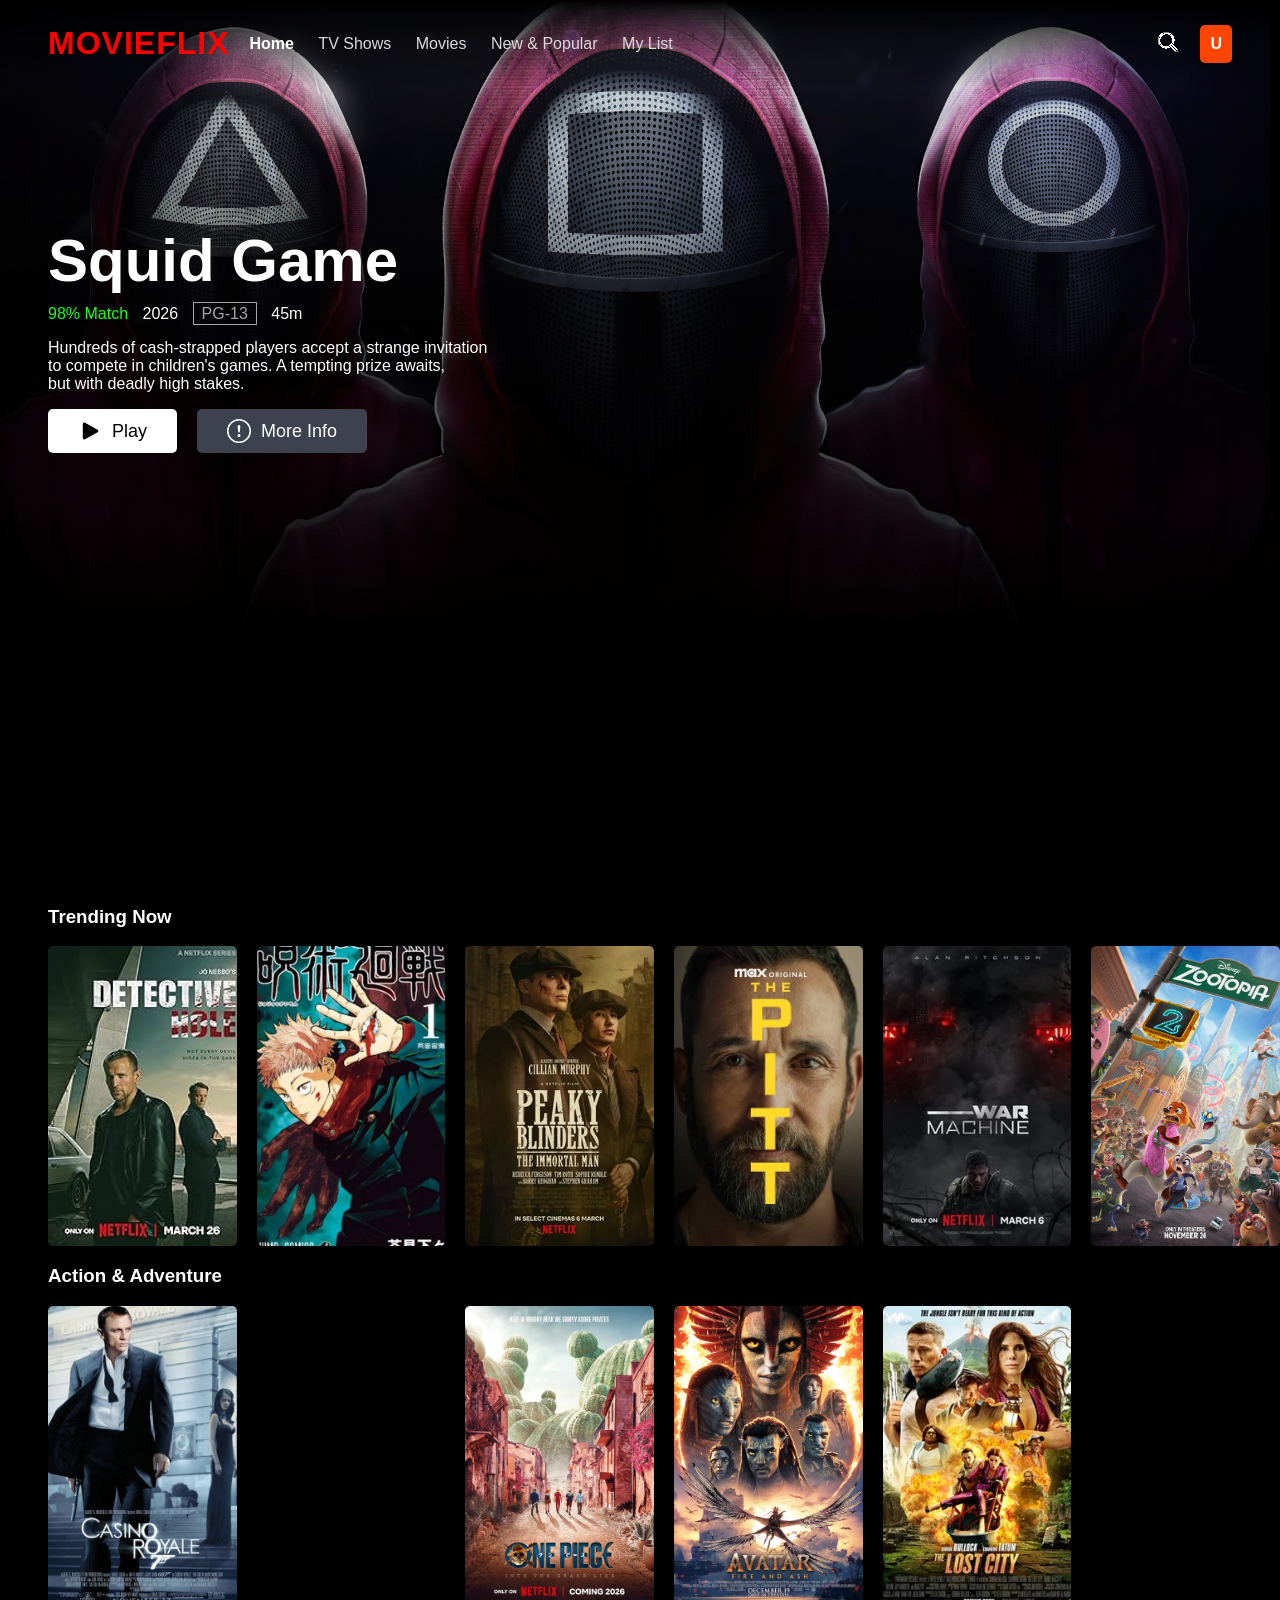
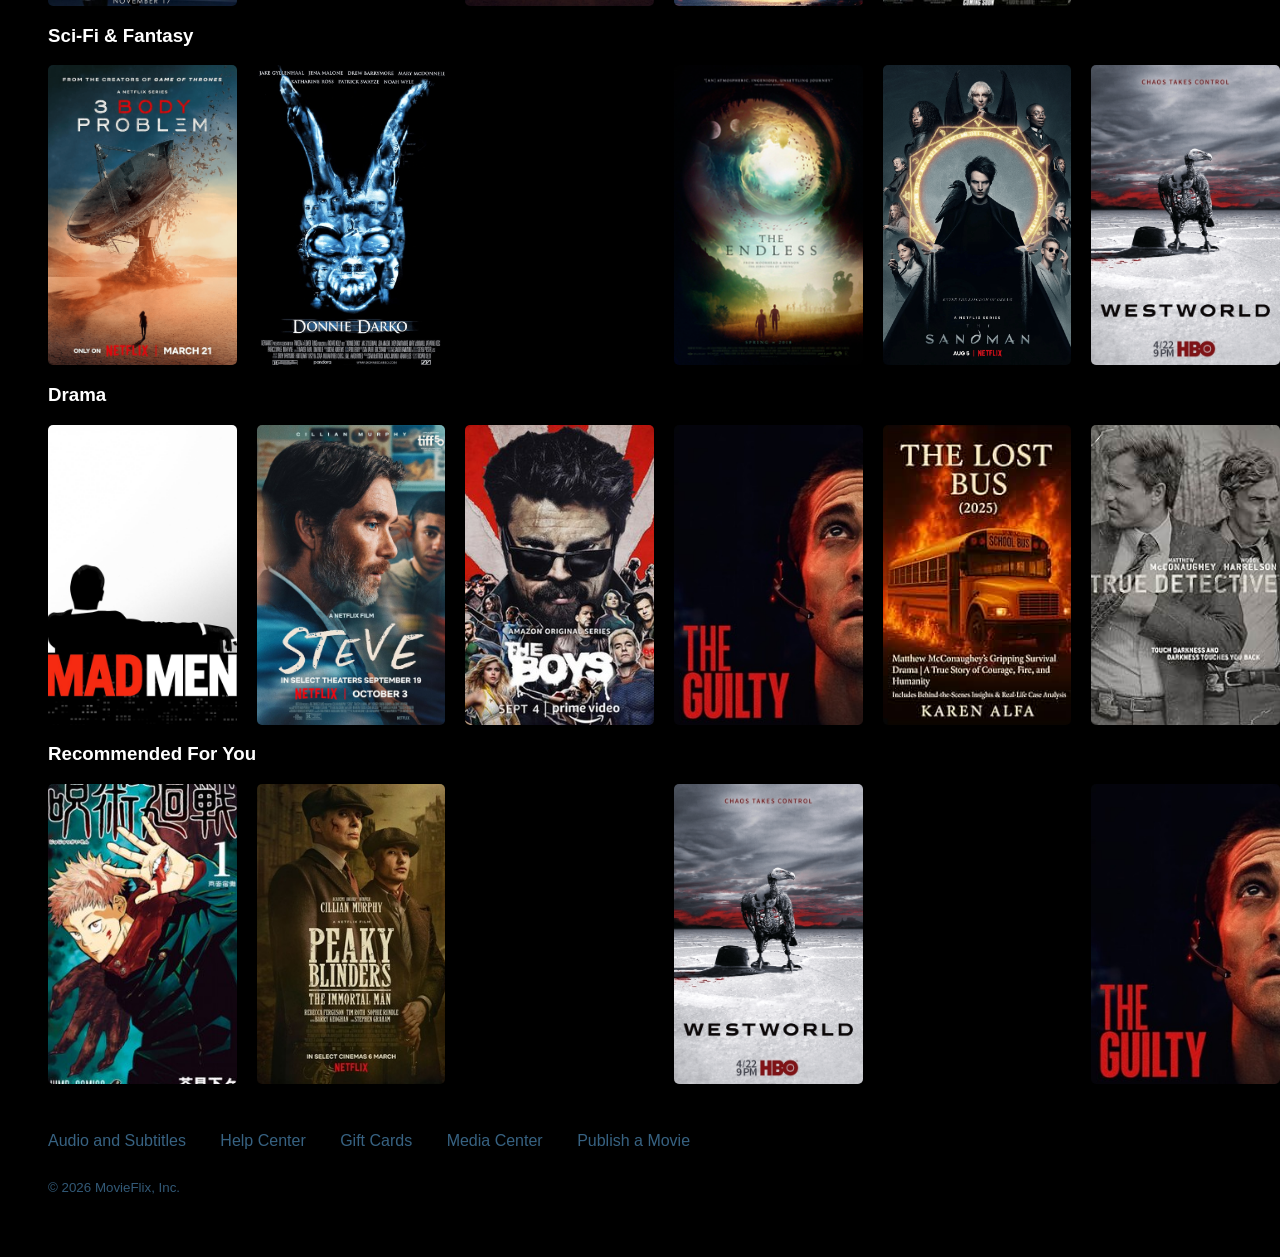
==== index.html @ 1712ac30 "Feat: Able to 'Publish' movie/series and gets saved in localstorage" ====
<!DOCTYPE html>
    <html lang="en">
    <head>
        <meta charset="UTF-8">
        <meta name="viewport" content="width=device-width, initial-scale=1.0">
        <link rel="stylesheet" href="./styles/main.css">
        <link rel="stylesheet" href="./styles/index.css">
        <script src="./js/render-movies.js" defer></script>
        <script src="./js/data/movies.js" defer></script>
        <script type="module" src="./js/search.js" defer></script>
        <title>MovieFlix</title>
    </head>

    <body>
        <div id="page">
            <!-- HEADER -->
            <header>
                <div>
                    <a class="logo" href="./index.html">MOVIEFLIX</a>
                    <nav>
                        <!-- Lägg active-nav class till era respektive html-->
                        <a href="./index.html" class="active-nav">Home</a>
                        <a href="./tvshows.html">TV Shows</a>
                        <a href="./movies.html">Movies</a>
                        <a href="./newreleases.html">New & Popular</a>
                        <a href="./profile.html">My List</a>
                    </nav>
                </div>

                <div>
                    <div id="search-container">
                        <button id="search-button" class="search-button">
                            <svg xmlns="http://www.w3.org/2000/svg" width="16" height="16" fill="currentColor" class="bi bi-search" viewBox="0 0 16 16">
                            <path d="M11.742 10.344a6.5 6.5 0 1 0-1.397 1.398h-.001q.044.06.098.115l3.85 3.85a1 1 0 0 0 1.415-1.414l-3.85-3.85a1 1 0 0 0-.115-.1zM12 6.5a5.5 5.5 0 1 1-11 0 5.5 5.5 0 0 1 11 0"/>
                            </svg>
                        </button>    
                    </div>    
                    <span class="profile">U</span>
                </div>
            </header>
            <div id="search-panel" class="search-panel">
                <div class="search-header">
                    <input type="text" id="search-field" placeholder="Search movies or tvshows...">
                    <button id="search-exit-button" class="search-exit-button">
                        <svg xmlns="http://www.w3.org/2000/svg" width="16" height="16" fill="currentColor" class="bi bi-search-exit" viewBox="0 0 16 16">
                        <path d="M4.646 4.646a.5.5 0 0 1 .708 0L8 7.293l2.646-2.647a.5.5 0 0 1 .708.708L8.707 8l2.647 2.646a.5.5 0 0 1-.708.708L8 8.707l-2.646 2.647a.5.5 0 0 1-.708-.708L7.293 8 4.646 5.354a.5.5 0 0 1 0-.708"/>
                        </svg>
                    </button>
                </div>
                <div id="search-results" class="search-results">
                    <h4>Result for: 
                        <span id=search-text></span>
                    </h4>
                    <div id="result-list" class="result-list">
                    
                    </div>
                </div>
            </div>    

            <!-- HERO SECTIOn -->
            <section class="hero">
                <div class="hero-meta">
                    <h1 class="movie-title">Squid Game</h1>
                    <span class="movie-match">98% Match</span>
                    <span class="movie-released-year">2026</span>
                    <span class="movie-age-rating">PG-13</span>
                    <span class="length">45m</span>
                    <p class="movie-description">Hundreds of cash-strapped players accept a strange invitation <br> to compete in children's games. A tempting prize awaits, <br> but with deadly high stakes.</p>
                </div>

                <div class="hero-btns">
                    <button>
                        <svg xmlns="http://www.w3.org/2000/svg" viewBox="0 0 640 640"><!--!Font Awesome Free v7.2.0 by @fontawesome - https://fontawesome.com License - https://fontawesome.com/license/free Copyright 2026 Fonticons, Inc.-->
                            <path d="M187.2 100.9C174.8 94.1 159.8 94.4 147.6 101.6C135.4 108.8 128 121.9 128 136L128 504C128 518.1 135.5 531.2 147.6 538.4C159.7 545.6 174.8 545.9 187.2 539.1L523.2 355.1C536 348.1 544 334.6 544 320C544 305.4 536 291.9 523.2 284.9L187.2 100.9z"/>
                        </svg>
                        Play
                    </button>
                    <button>
                        <svg xmlns="http://www.w3.org/2000/svg" width="16" height="16" fill="currentColor" class="bi bi-exclamation-circle" viewBox="0 0 16 16">
                            <path d="M8 15A7 7 0 1 1 8 1a7 7 0 0 1 0 14m0 1A8 8 0 1 0 8 0a8 8 0 0 0 0 16"/>
                            <path d="M7.002 11a1 1 0 1 1 2 0 1 1 0 0 1-2 0M7.1 4.995a.905.905 0 1 1 1.8 0l-.35 3.507a.552.552 0 0 1-1.1 0z"/>
                        </svg>
                        More Info
                    </button>
                </div>
            </section>

            <!-- MAIN AND LOTS OF CARDS -->
            <main>
                <h3>Trending Now</h3>
                <section class="trending-now">
                    <div class="card" style="background-image: url('./assets/trending-images/Detective\ Hole.png');">
                        <p class="movie-title">Detective Hole</p>
                        <p class="movie-info">2024 • PG-16</p>
                    </div>

                    <div class="card" style="background-image: url('./assets/trending-images/Jujutsu_kaisen.png');">
                        <p class="movie-title">Jujutsu Kaisen</p>
                        <p class="movie-info">2020 • PG-13</p>
                    </div>

                    <div class="card" style="background-image: url('./assets/trending-images/Peaky_Blinders_-_The_Immortal_Man_poster.png');">
                        <p class="movie-title">Peaky Blinders: The Immortal Man</p>
                        <p class="movie-info">2024 • R</p>
                    </div>

                    <div class="card" style="background-image: url('./assets/trending-images/The\ Pitt.png');">
                        <p class="movie-title">The Pitt</p>
                        <p class="movie-info">2024 • PG-156</p>
                    </div>

                    <div class="card" style="background-image: url('./assets/trending-images/War_Machine.jpeg.png');">
                        <p class="movie-title">War Machinee</p>
                        <p class="movie-info">2024 • R</p>
                    </div>

                    <div class="card" style="background-image: url('./assets/trending-images/Zootopia.png');">
                        <p class="movie-title">Detective Hole</p>
                        <p class="movie-info">2024 • PG-8</p>
                    </div>
                </section>

                <h3>Action & Adventure</h3>
                <section class="action-and-anventure">
                    <div class="card" style="background-image: url('./assets/action-and-adventure-images/Casino\ Royale.png');">
                        <p class="movie-title">Casino Royale</p>
                        <p class="movie-info">2006 • PG-14</p>
                    </div>

                    <div class="card" style="background-image: url('./assets/action-and-adventure-images/Legacy_of_Monsters_Poster.png');">
                        <p class="movie-title">Monarch: Legacy of Monsters</p>
                        <p class="movie-info">2023 • PG-13</p>
                    </div>

                    <div class="card" style="background-image: url('./assets/action-and-adventure-images/One\ Piece.png');">
                        <p class="movie-title">One Piece</p>
                        <p class="movie-info">2023 • PG-11</p>
                    </div>

                    <div class="card" style="background-image: url('./assets/action-and-adventure-images/The\ Avatar.png');">
                        <p class="movie-title">Avatar</p>
                        <p class="movie-info">2009 • PG-13</p>
                    </div>

                    <div class="card" style="background-image: url('./assets/action-and-adventure-images/The\ Lost\ City\ Poster.png');">
                        <p class="movie-title">The Lost City</p>
                        <p class="movie-info">2022 • PG-13</p>
                    </div>

                    <div class="card" style="background-image: url('./assets/action-and-adventure-images/Vikings\ Valhalla_.png');">
                        <p class="movie-title">Vikings: Valhalla</p>
                        <p class="movie-info">2022 • PG-16</p>
                    </div>
                </section>

                <h3>Sci-Fi & Fantasy</h3>
                <section class="scifi-and-fantasy">
                    <div class="card" style="background-image: url('./assets/scifi-and-fantasy/3\ Body\ Problem.png');">
                        <p class="movie-title">3 Body Problem</p>
                        <p class="movie-info">2024 • PG-15</p>
                    </div>

                    <div class="card" style="background-image: url('./assets/scifi-and-fantasy/Donnie\ Darko.png');">
                        <p class="movie-title">Donnie Darko</p>
                        <p class="movie-info">2001 • PG-17</p>
                    </div>

                    <div class="card" style="background-image: url('./assets/scifi-and-fantasy/Inception.png');">
                        <p class="movie-title">Inception</p>
                        <p class="movie-info">2010 • PG-14</p>
                    </div>

                    <div class="card" style="background-image: url('./assets/scifi-and-fantasy/The_Endless.png');">
                        <p class="movie-title">The Endless</p>
                        <p class="movie-info">2018 • PG-16</p>
                    </div>

                    <div class="card" style="background-image: url('./assets/scifi-and-fantasy/The_Sandman.png');">
                        <p class="movie-title">The Sandman</p>
                        <p class="movie-info">2022 • PG-15</p>
                    </div>

                    <div class="card" style="background-image: url('./assets/scifi-and-fantasy/Westworld.png');">
                        <p class="movie-title">Westworld</p>
                        <p class="movie-info">2016 • PG-17</p>
                    </div>
                </section>

                <h3>Drama</h3>
                <section class="drama">
                    <div class="card" style="background-image: url('./assets/drama-images/Mad\ men.jpg');">
                        <p class="movie-title">Mad Men</p>
                        <p class="movie-info">2007 • PG-15</p>
                    </div>

                    <div class="card" style="background-image: url('./assets/drama-images/Steve.jpg');">
                        <p class="movie-title">Steve</p>
                        <p class="movie-info">2025 • PG-15</p>
                    </div>

                    <div class="card" style="background-image: url('./assets/drama-images/The\ boys.jpg');">
                        <p class="movie-title">The Boys</p>
                        <p class="movie-info">2016 • R18</p>
                    </div>

                    <div class="card" style="background-image: url('./assets/drama-images/The\ guilty.jpg');">
                        <p class="movie-title">The Guilty</p>
                        <p class="movie-info">2021 • PG-16</p>
                    </div>

                    <div class="card" style="background-image: url('./assets/drama-images/The\ last\ bus.jpg');">
                        <p class="movie-title">The Lost Bus</p>
                        <p class="movie-info">2016 • PG-14</p>
                    </div>

                    <div class="card" style="background-image: url('./assets/drama-images/True\ detective.jpg');">
                        <p class="movie-title">True Detective</p>
                        <p class="movie-info">2014 • PG-16</p>
                    </div>
                </section>

                <h3>Recommended For You</h3>
                <section class="recommended">
                    <div class="card" style="background-image: url('./assets/trending-images/Jujutsu_kaisen.png');">
                        <p class="movie-title">Jujutsu Kaisen</p>
                        <p class="movie-info">2020 • PG-13</p>
                    </div>

                    <div class="card" style="background-image: url('./assets/trending-images/Peaky_Blinders_-_The_Immortal_Man_poster.png');">
                        <p class="movie-title">Peaky Blinders: The Immortal Man</p>
                        <p class="movie-info">2024 • R</p>
                    </div>

                    <div class="card" style="background-image: url('./assets/action-and-adventure-images/Vikings\ Valhalla_.png');">
                        <p class="movie-title">Vikings: Valhalla</p>
                        <p class="movie-info">2022 • PG-16</p>
                    </div>

                    <div class="card" style="background-image: url('./assets/scifi-and-fantasy/Westworld.png');">
                        <p class="movie-title">Westworld</p>
                        <p class="movie-info">2016 • PG-17</p>
                    </div>

                    <div class="card" style="background-image: url('./assets/action-and-adventure-images/Legacy_of_Monsters_Poster.png');">
                        <p class="movie-title">Monarch: Legacy of Monsters</p>
                        <p class="movie-info">2023 • PG-13</p>
                    </div>

                    <div class="card" style="background-image: url('./assets/drama-images/The\ guilty.jpg');">
                        <p class="movie-title">The Guilty</p>
                        <p class="movie-info">2021 • PG-16</p>
                    </div>
                </section>

                <div id="community-section">
                    
                </div>
            </main>

            <footer>
                <nav>
                    <a href="#">Audio and Subtitles</a>
                    <a href="#">Help Center</a>
                    <a href="#">Gift Cards</a>
                    <a href="#">Media Center</a>
                    <a href="./form.html">Publish a Movie</a>
                </nav>

                <p class="copyright">© 2026 MovieFlix, Inc.</p>
            </footer>
        </div>
    </body>
</html>
---- styles/main.css ----
@import url(typography.css);
@import url(card.css);
@import url(header.css);
@import url(footer.css);

body {
    background-color: black;
}
---- styles/index.css ----
@import url(hero.css);
@import url(layout-index.css);

main {
    margin-top: 800px;
    margin-left: 3em;
}

main > section {
    display: flex;
    gap: 20px;
}

.community {
    display: flex;
    gap: 20px;
    flex-wrap: wrap;
}
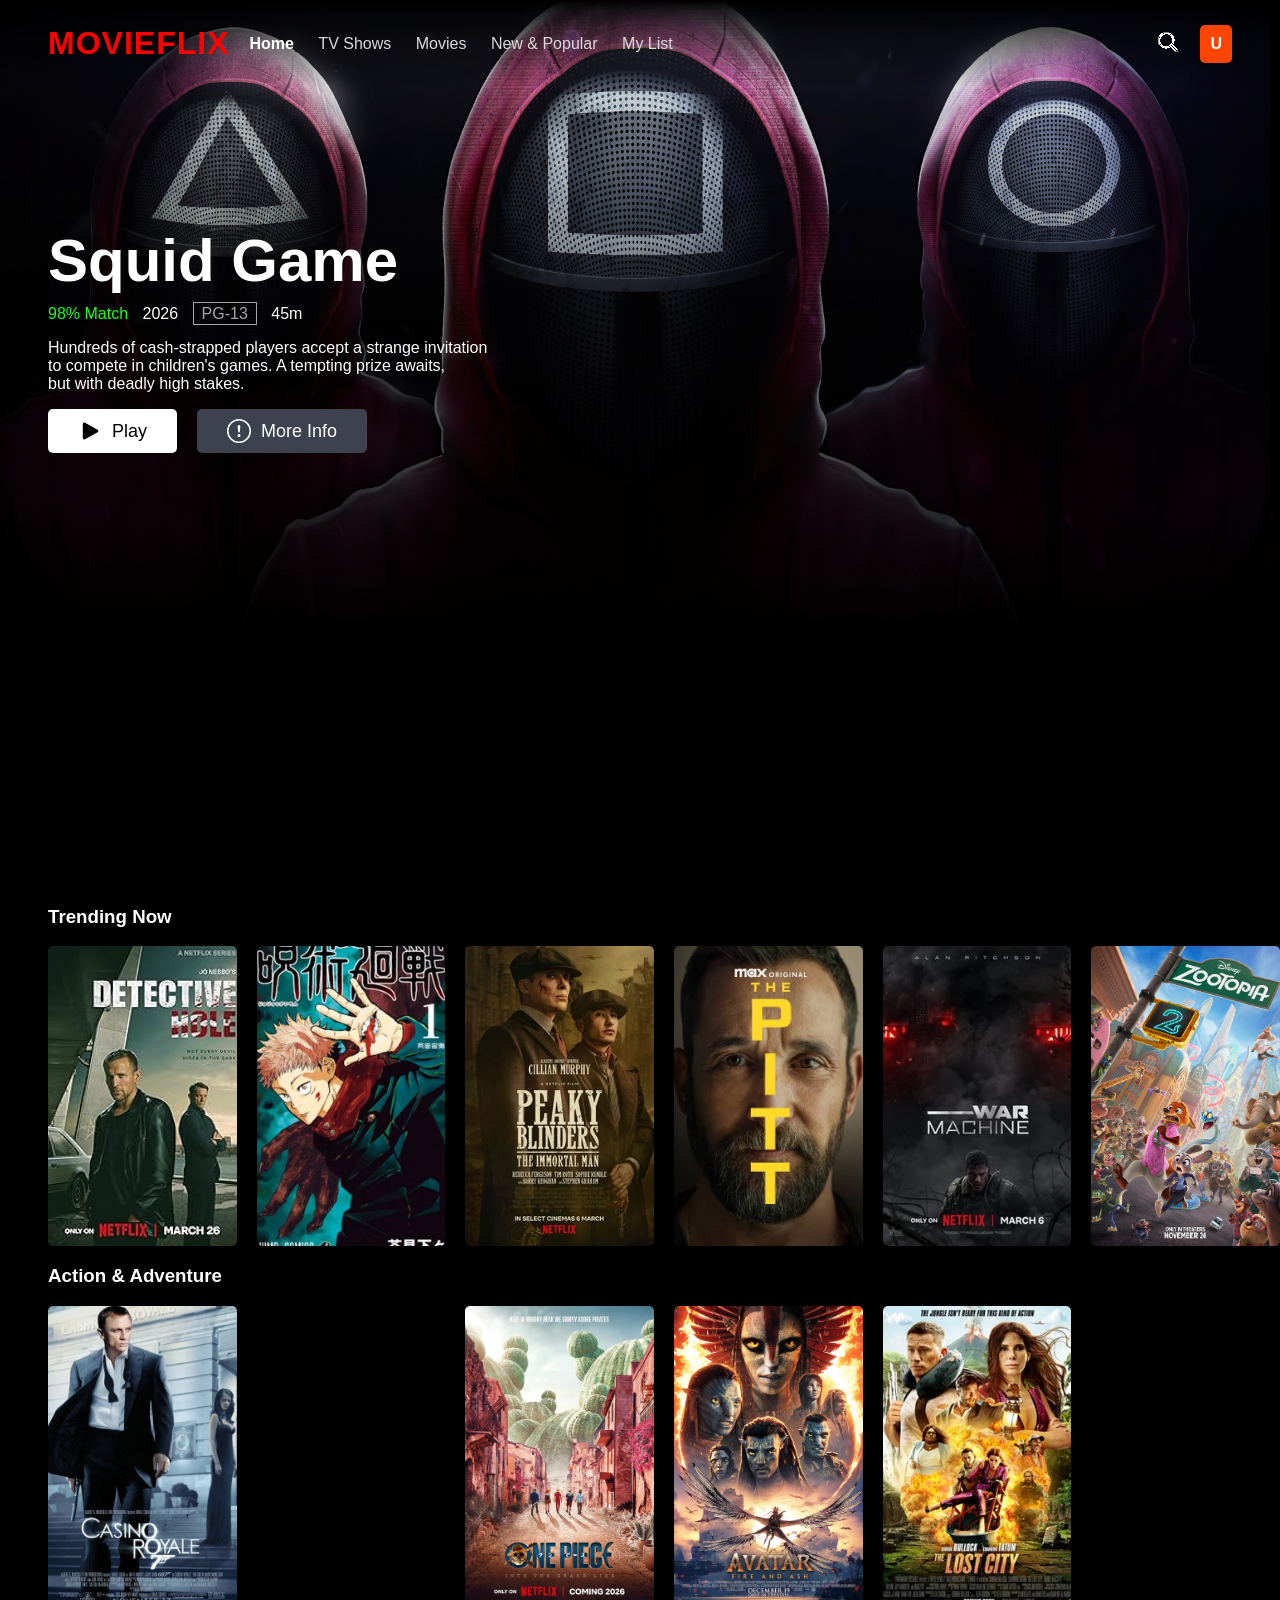
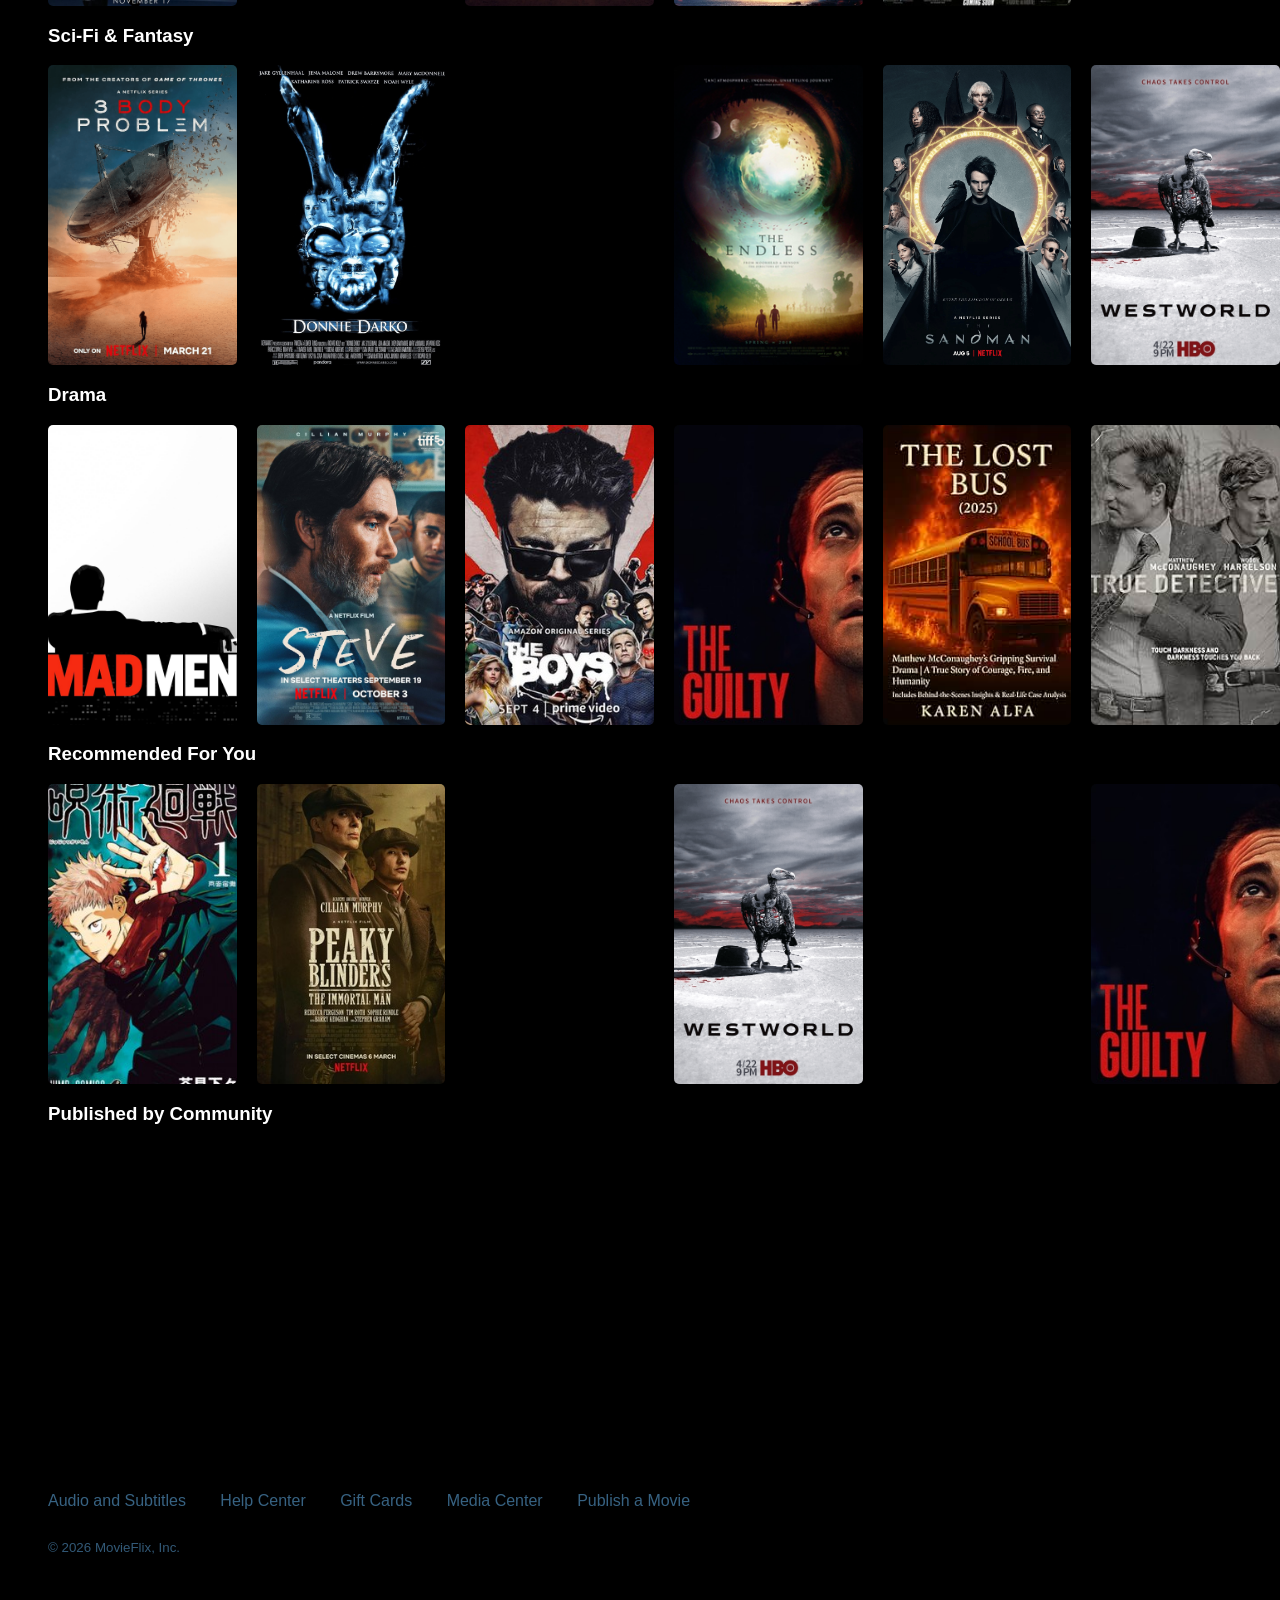
==== commit 7215488e: "Various fixes - fetches and renders community movies from movies array after loading local storage c" ====
--- a/index.html
+++ b/index.html
@@ -1,273 +1,290 @@
 <!DOCTYPE html>
-    <html lang="en">
-    <head>
-        <meta charset="UTF-8">
-        <meta name="viewport" content="width=device-width, initial-scale=1.0">
-        <link rel="stylesheet" href="./styles/main.css">
-        <link rel="stylesheet" href="./styles/index.css">
-        <script src="./js/render-movies.js" defer></script>
-        <script src="./js/data/movies.js" defer></script>
-        <script type="module" src="./js/search.js" defer></script>
-        <title>MovieFlix</title>
-    </head>
-
-    <body>
-        <div id="page">
-            <!-- HEADER -->
-            <header>
-                <div>
-                    <a class="logo" href="./index.html">MOVIEFLIX</a>
-                    <nav>
-                        <!-- Lägg active-nav class till era respektive html-->
-                        <a href="./index.html" class="active-nav">Home</a>
-                        <a href="./tvshows.html">TV Shows</a>
-                        <a href="./movies.html">Movies</a>
-                        <a href="./newreleases.html">New & Popular</a>
-                        <a href="./profile.html">My List</a>
-                    </nav>
-                </div>
-
-                <div>
-                    <div id="search-container">
-                        <button id="search-button" class="search-button">
-                            <svg xmlns="http://www.w3.org/2000/svg" width="16" height="16" fill="currentColor" class="bi bi-search" viewBox="0 0 16 16">
-                            <path d="M11.742 10.344a6.5 6.5 0 1 0-1.397 1.398h-.001q.044.06.098.115l3.85 3.85a1 1 0 0 0 1.415-1.414l-3.85-3.85a1 1 0 0 0-.115-.1zM12 6.5a5.5 5.5 0 1 1-11 0 5.5 5.5 0 0 1 11 0"/>
-                            </svg>
-                        </button>    
-                    </div>    
-                    <span class="profile">U</span>
-                </div>
-            </header>
-            <div id="search-panel" class="search-panel">
-                <div class="search-header">
-                    <input type="text" id="search-field" placeholder="Search movies or tvshows...">
-                    <button id="search-exit-button" class="search-exit-button">
-                        <svg xmlns="http://www.w3.org/2000/svg" width="16" height="16" fill="currentColor" class="bi bi-search-exit" viewBox="0 0 16 16">
-                        <path d="M4.646 4.646a.5.5 0 0 1 .708 0L8 7.293l2.646-2.647a.5.5 0 0 1 .708.708L8.707 8l2.647 2.646a.5.5 0 0 1-.708.708L8 8.707l-2.646 2.647a.5.5 0 0 1-.708-.708L7.293 8 4.646 5.354a.5.5 0 0 1 0-.708"/>
+<html lang="en">
+
+<head>
+    <meta charset="UTF-8">
+    <meta name="viewport" content="width=device-width, initial-scale=1.0">
+    <link rel="stylesheet" href="./styles/main.css">
+    <link rel="stylesheet" href="./styles/index.css">
+    <script type="module" src="./js/pages/index.js" defer></script>
+    <script type="module" src="./js/search.js" defer></script>
+    <title>MovieFlix</title>
+</head>
+
+<body>
+    <div id="page">
+        <!-- HEADER -->
+        <header>
+            <div>
+                <a class="logo" href="./index.html">MOVIEFLIX</a>
+                <nav>
+                    <!-- Lägg active-nav class till era respektive html-->
+                    <a href="./index.html" class="active-nav">Home</a>
+                    <a href="./tvshows.html">TV Shows</a>
+                    <a href="./movies.html">Movies</a>
+                    <a href="./newreleases.html">New & Popular</a>
+                    <a href="./profile.html">My List</a>
+                </nav>
+            </div>
+
+            <div>
+                <div id="search-container">
+                    <button id="search-button" class="search-button">
+                        <svg xmlns="http://www.w3.org/2000/svg" width="16" height="16" fill="currentColor"
+                            class="bi bi-search" viewBox="0 0 16 16">
+                            <path
+                                d="M11.742 10.344a6.5 6.5 0 1 0-1.397 1.398h-.001q.044.06.098.115l3.85 3.85a1 1 0 0 0 1.415-1.414l-3.85-3.85a1 1 0 0 0-.115-.1zM12 6.5a5.5 5.5 0 1 1-11 0 5.5 5.5 0 0 1 11 0" />
                         </svg>
                     </button>
                 </div>
-                <div id="search-results" class="search-results">
-                    <h4>Result for: 
-                        <span id=search-text></span>
-                    </h4>
-                    <div id="result-list" class="result-list">
-                    
-                    </div>
-                </div>
-            </div>    
-
-            <!-- HERO SECTIOn -->
-            <section class="hero">
-                <div class="hero-meta">
-                    <h1 class="movie-title">Squid Game</h1>
-                    <span class="movie-match">98% Match</span>
-                    <span class="movie-released-year">2026</span>
-                    <span class="movie-age-rating">PG-13</span>
-                    <span class="length">45m</span>
-                    <p class="movie-description">Hundreds of cash-strapped players accept a strange invitation <br> to compete in children's games. A tempting prize awaits, <br> but with deadly high stakes.</p>
-                </div>
-
-                <div class="hero-btns">
-                    <button>
-                        <svg xmlns="http://www.w3.org/2000/svg" viewBox="0 0 640 640"><!--!Font Awesome Free v7.2.0 by @fontawesome - https://fontawesome.com License - https://fontawesome.com/license/free Copyright 2026 Fonticons, Inc.-->
-                            <path d="M187.2 100.9C174.8 94.1 159.8 94.4 147.6 101.6C135.4 108.8 128 121.9 128 136L128 504C128 518.1 135.5 531.2 147.6 538.4C159.7 545.6 174.8 545.9 187.2 539.1L523.2 355.1C536 348.1 544 334.6 544 320C544 305.4 536 291.9 523.2 284.9L187.2 100.9z"/>
-                        </svg>
-                        Play
-                    </button>
-                    <button>
-                        <svg xmlns="http://www.w3.org/2000/svg" width="16" height="16" fill="currentColor" class="bi bi-exclamation-circle" viewBox="0 0 16 16">
-                            <path d="M8 15A7 7 0 1 1 8 1a7 7 0 0 1 0 14m0 1A8 8 0 1 0 8 0a8 8 0 0 0 0 16"/>
-                            <path d="M7.002 11a1 1 0 1 1 2 0 1 1 0 0 1-2 0M7.1 4.995a.905.905 0 1 1 1.8 0l-.35 3.507a.552.552 0 0 1-1.1 0z"/>
-                        </svg>
-                        More Info
-                    </button>
-                </div>
-            </section>
-
-            <!-- MAIN AND LOTS OF CARDS -->
-            <main>
-                <h3>Trending Now</h3>
-                <section class="trending-now">
-                    <div class="card" style="background-image: url('./assets/trending-images/Detective\ Hole.png');">
-                        <p class="movie-title">Detective Hole</p>
-                        <p class="movie-info">2024 • PG-16</p>
-                    </div>
-
-                    <div class="card" style="background-image: url('./assets/trending-images/Jujutsu_kaisen.png');">
-                        <p class="movie-title">Jujutsu Kaisen</p>
-                        <p class="movie-info">2020 • PG-13</p>
-                    </div>
-
-                    <div class="card" style="background-image: url('./assets/trending-images/Peaky_Blinders_-_The_Immortal_Man_poster.png');">
-                        <p class="movie-title">Peaky Blinders: The Immortal Man</p>
-                        <p class="movie-info">2024 • R</p>
-                    </div>
-
-                    <div class="card" style="background-image: url('./assets/trending-images/The\ Pitt.png');">
-                        <p class="movie-title">The Pitt</p>
-                        <p class="movie-info">2024 • PG-156</p>
-                    </div>
-
-                    <div class="card" style="background-image: url('./assets/trending-images/War_Machine.jpeg.png');">
-                        <p class="movie-title">War Machinee</p>
-                        <p class="movie-info">2024 • R</p>
-                    </div>
-
-                    <div class="card" style="background-image: url('./assets/trending-images/Zootopia.png');">
-                        <p class="movie-title">Detective Hole</p>
-                        <p class="movie-info">2024 • PG-8</p>
-                    </div>
-                </section>
-
-                <h3>Action & Adventure</h3>
-                <section class="action-and-anventure">
-                    <div class="card" style="background-image: url('./assets/action-and-adventure-images/Casino\ Royale.png');">
-                        <p class="movie-title">Casino Royale</p>
-                        <p class="movie-info">2006 • PG-14</p>
-                    </div>
-
-                    <div class="card" style="background-image: url('./assets/action-and-adventure-images/Legacy_of_Monsters_Poster.png');">
-                        <p class="movie-title">Monarch: Legacy of Monsters</p>
-                        <p class="movie-info">2023 • PG-13</p>
-                    </div>
-
-                    <div class="card" style="background-image: url('./assets/action-and-adventure-images/One\ Piece.png');">
-                        <p class="movie-title">One Piece</p>
-                        <p class="movie-info">2023 • PG-11</p>
-                    </div>
-
-                    <div class="card" style="background-image: url('./assets/action-and-adventure-images/The\ Avatar.png');">
-                        <p class="movie-title">Avatar</p>
-                        <p class="movie-info">2009 • PG-13</p>
-                    </div>
-
-                    <div class="card" style="background-image: url('./assets/action-and-adventure-images/The\ Lost\ City\ Poster.png');">
-                        <p class="movie-title">The Lost City</p>
-                        <p class="movie-info">2022 • PG-13</p>
-                    </div>
-
-                    <div class="card" style="background-image: url('./assets/action-and-adventure-images/Vikings\ Valhalla_.png');">
-                        <p class="movie-title">Vikings: Valhalla</p>
-                        <p class="movie-info">2022 • PG-16</p>
-                    </div>
-                </section>
-
-                <h3>Sci-Fi & Fantasy</h3>
-                <section class="scifi-and-fantasy">
-                    <div class="card" style="background-image: url('./assets/scifi-and-fantasy/3\ Body\ Problem.png');">
-                        <p class="movie-title">3 Body Problem</p>
-                        <p class="movie-info">2024 • PG-15</p>
-                    </div>
-
-                    <div class="card" style="background-image: url('./assets/scifi-and-fantasy/Donnie\ Darko.png');">
-                        <p class="movie-title">Donnie Darko</p>
-                        <p class="movie-info">2001 • PG-17</p>
-                    </div>
-
-                    <div class="card" style="background-image: url('./assets/scifi-and-fantasy/Inception.png');">
-                        <p class="movie-title">Inception</p>
-                        <p class="movie-info">2010 • PG-14</p>
-                    </div>
-
-                    <div class="card" style="background-image: url('./assets/scifi-and-fantasy/The_Endless.png');">
-                        <p class="movie-title">The Endless</p>
-                        <p class="movie-info">2018 • PG-16</p>
-                    </div>
-
-                    <div class="card" style="background-image: url('./assets/scifi-and-fantasy/The_Sandman.png');">
-                        <p class="movie-title">The Sandman</p>
-                        <p class="movie-info">2022 • PG-15</p>
-                    </div>
-
-                    <div class="card" style="background-image: url('./assets/scifi-and-fantasy/Westworld.png');">
-                        <p class="movie-title">Westworld</p>
-                        <p class="movie-info">2016 • PG-17</p>
-                    </div>
-                </section>
-
-                <h3>Drama</h3>
-                <section class="drama">
-                    <div class="card" style="background-image: url('./assets/drama-images/Mad\ men.jpg');">
-                        <p class="movie-title">Mad Men</p>
-                        <p class="movie-info">2007 • PG-15</p>
-                    </div>
-
-                    <div class="card" style="background-image: url('./assets/drama-images/Steve.jpg');">
-                        <p class="movie-title">Steve</p>
-                        <p class="movie-info">2025 • PG-15</p>
-                    </div>
-
-                    <div class="card" style="background-image: url('./assets/drama-images/The\ boys.jpg');">
-                        <p class="movie-title">The Boys</p>
-                        <p class="movie-info">2016 • R18</p>
-                    </div>
-
-                    <div class="card" style="background-image: url('./assets/drama-images/The\ guilty.jpg');">
-                        <p class="movie-title">The Guilty</p>
-                        <p class="movie-info">2021 • PG-16</p>
-                    </div>
-
-                    <div class="card" style="background-image: url('./assets/drama-images/The\ last\ bus.jpg');">
-                        <p class="movie-title">The Lost Bus</p>
-                        <p class="movie-info">2016 • PG-14</p>
-                    </div>
-
-                    <div class="card" style="background-image: url('./assets/drama-images/True\ detective.jpg');">
-                        <p class="movie-title">True Detective</p>
-                        <p class="movie-info">2014 • PG-16</p>
-                    </div>
-                </section>
-
-                <h3>Recommended For You</h3>
-                <section class="recommended">
-                    <div class="card" style="background-image: url('./assets/trending-images/Jujutsu_kaisen.png');">
-                        <p class="movie-title">Jujutsu Kaisen</p>
-                        <p class="movie-info">2020 • PG-13</p>
-                    </div>
-
-                    <div class="card" style="background-image: url('./assets/trending-images/Peaky_Blinders_-_The_Immortal_Man_poster.png');">
-                        <p class="movie-title">Peaky Blinders: The Immortal Man</p>
-                        <p class="movie-info">2024 • R</p>
-                    </div>
-
-                    <div class="card" style="background-image: url('./assets/action-and-adventure-images/Vikings\ Valhalla_.png');">
-                        <p class="movie-title">Vikings: Valhalla</p>
-                        <p class="movie-info">2022 • PG-16</p>
-                    </div>
-
-                    <div class="card" style="background-image: url('./assets/scifi-and-fantasy/Westworld.png');">
-                        <p class="movie-title">Westworld</p>
-                        <p class="movie-info">2016 • PG-17</p>
-                    </div>
-
-                    <div class="card" style="background-image: url('./assets/action-and-adventure-images/Legacy_of_Monsters_Poster.png');">
-                        <p class="movie-title">Monarch: Legacy of Monsters</p>
-                        <p class="movie-info">2023 • PG-13</p>
-                    </div>
-
-                    <div class="card" style="background-image: url('./assets/drama-images/The\ guilty.jpg');">
-                        <p class="movie-title">The Guilty</p>
-                        <p class="movie-info">2021 • PG-16</p>
-                    </div>
-                </section>
-
-                <div id="community-section">
-                    
-                </div>
-            </main>
-
-            <footer>
-                <nav>
-                    <a href="#">Audio and Subtitles</a>
-                    <a href="#">Help Center</a>
-                    <a href="#">Gift Cards</a>
-                    <a href="#">Media Center</a>
-                    <a href="./form.html">Publish a Movie</a>
-                </nav>
-
-                <p class="copyright">© 2026 MovieFlix, Inc.</p>
-            </footer>
+                <span class="profile">U</span>
+            </div>
+        </header>
+        <div id="search-panel" class="search-panel">
+            <div class="search-header">
+                <input type="text" id="search-field" placeholder="Search movies or tvshows...">
+                <button id="search-exit-button" class="search-exit-button">
+                    <svg xmlns="http://www.w3.org/2000/svg" width="16" height="16" fill="currentColor"
+                        class="bi bi-search-exit" viewBox="0 0 16 16">
+                        <path
+                            d="M4.646 4.646a.5.5 0 0 1 .708 0L8 7.293l2.646-2.647a.5.5 0 0 1 .708.708L8.707 8l2.647 2.646a.5.5 0 0 1-.708.708L8 8.707l-2.646 2.647a.5.5 0 0 1-.708-.708L7.293 8 4.646 5.354a.5.5 0 0 1 0-.708" />
+                    </svg>
+                </button>
+            </div>
+            <div id="search-results" class="search-results">
+                <h4 id="result-text">Result for:
+                    <span id=search-text></span>
+                </h4>
+                <div id="result-list" class="result-list"></div>
+            </div>
         </div>
-    </body>
+
+        <!-- HERO SECTIOn -->
+        <section class="hero">
+            <div class="hero-meta">
+                <h1 class="movie-title">Squid Game</h1>
+                <span class="movie-match">98% Match</span>
+                <span class="movie-released-year">2026</span>
+                <span class="movie-age-rating">PG-13</span>
+                <span class="length">45m</span>
+                <p class="movie-description">Hundreds of cash-strapped players accept a strange invitation <br> to
+                    compete in children's games. A tempting prize awaits, <br> but with deadly high stakes.</p>
+            </div>
+
+            <div class="hero-btns">
+                <button>
+                    <svg xmlns="http://www.w3.org/2000/svg"
+                        viewBox="0 0 640 640"><!--!Font Awesome Free v7.2.0 by @fontawesome - https://fontawesome.com License - https://fontawesome.com/license/free Copyright 2026 Fonticons, Inc.-->
+                        <path
+                            d="M187.2 100.9C174.8 94.1 159.8 94.4 147.6 101.6C135.4 108.8 128 121.9 128 136L128 504C128 518.1 135.5 531.2 147.6 538.4C159.7 545.6 174.8 545.9 187.2 539.1L523.2 355.1C536 348.1 544 334.6 544 320C544 305.4 536 291.9 523.2 284.9L187.2 100.9z" />
+                    </svg>
+                    Play
+                </button>
+                <button>
+                    <svg xmlns="http://www.w3.org/2000/svg" width="16" height="16" fill="currentColor"
+                        class="bi bi-exclamation-circle" viewBox="0 0 16 16">
+                        <path d="M8 15A7 7 0 1 1 8 1a7 7 0 0 1 0 14m0 1A8 8 0 1 0 8 0a8 8 0 0 0 0 16" />
+                        <path
+                            d="M7.002 11a1 1 0 1 1 2 0 1 1 0 0 1-2 0M7.1 4.995a.905.905 0 1 1 1.8 0l-.35 3.507a.552.552 0 0 1-1.1 0z" />
+                    </svg>
+                    More Info
+                </button>
+            </div>
+        </section>
+
+        <!-- MAIN AND LOTS OF CARDS -->
+        <main>
+            <h3>Trending Now</h3>
+            <section class="trending-now">
+                <div class="card" style="background-image: url('./assets/trending-images/Detective\ Hole.png');">
+                    <p class="movie-title">Detective Hole</p>
+                    <p class="movie-info">2024 • PG-16</p>
+                </div>
+
+                <div class="card" style="background-image: url('./assets/trending-images/Jujutsu_kaisen.png');">
+                    <p class="movie-title">Jujutsu Kaisen</p>
+                    <p class="movie-info">2020 • PG-13</p>
+                </div>
+
+                <div class="card"
+                    style="background-image: url('./assets/trending-images/Peaky_Blinders_-_The_Immortal_Man_poster.png');">
+                    <p class="movie-title">Peaky Blinders: The Immortal Man</p>
+                    <p class="movie-info">2024 • R</p>
+                </div>
+
+                <div class="card" style="background-image: url('./assets/trending-images/The\ Pitt.png');">
+                    <p class="movie-title">The Pitt</p>
+                    <p class="movie-info">2024 • PG-156</p>
+                </div>
+
+                <div class="card" style="background-image: url('./assets/trending-images/War_Machine.jpeg.png');">
+                    <p class="movie-title">War Machinee</p>
+                    <p class="movie-info">2024 • R</p>
+                </div>
+
+                <div class="card" style="background-image: url('./assets/trending-images/Zootopia.png');">
+                    <p class="movie-title">Detective Hole</p>
+                    <p class="movie-info">2024 • PG-8</p>
+                </div>
+            </section>
+
+            <h3>Action & Adventure</h3>
+            <section class="action-and-anventure">
+                <div class="card"
+                    style="background-image: url('./assets/action-and-adventure-images/Casino\ Royale.png');">
+                    <p class="movie-title">Casino Royale</p>
+                    <p class="movie-info">2006 • PG-14</p>
+                </div>
+
+                <div class="card"
+                    style="background-image: url('./assets/action-and-adventure-images/Legacy_of_Monsters_Poster.png');">
+                    <p class="movie-title">Monarch: Legacy of Monsters</p>
+                    <p class="movie-info">2023 • PG-13</p>
+                </div>
+
+                <div class="card" style="background-image: url('./assets/action-and-adventure-images/One\ Piece.png');">
+                    <p class="movie-title">One Piece</p>
+                    <p class="movie-info">2023 • PG-11</p>
+                </div>
+
+                <div class="card"
+                    style="background-image: url('./assets/action-and-adventure-images/The\ Avatar.png');">
+                    <p class="movie-title">Avatar</p>
+                    <p class="movie-info">2009 • PG-13</p>
+                </div>
+
+                <div class="card"
+                    style="background-image: url('./assets/action-and-adventure-images/The\ Lost\ City\ Poster.png');">
+                    <p class="movie-title">The Lost City</p>
+                    <p class="movie-info">2022 • PG-13</p>
+                </div>
+
+                <div class="card"
+                    style="background-image: url('./assets/action-and-adventure-images/Vikings\ Valhalla_.png');">
+                    <p class="movie-title">Vikings: Valhalla</p>
+                    <p class="movie-info">2022 • PG-16</p>
+                </div>
+            </section>
+
+            <h3>Sci-Fi & Fantasy</h3>
+            <section class="scifi-and-fantasy">
+                <div class="card" style="background-image: url('./assets/scifi-and-fantasy/3\ Body\ Problem.png');">
+                    <p class="movie-title">3 Body Problem</p>
+                    <p class="movie-info">2024 • PG-15</p>
+                </div>
+
+                <div class="card" style="background-image: url('./assets/scifi-and-fantasy/Donnie\ Darko.png');">
+                    <p class="movie-title">Donnie Darko</p>
+                    <p class="movie-info">2001 • PG-17</p>
+                </div>
+
+                <div class="card" style="background-image: url('./assets/scifi-and-fantasy/Inception.png');">
+                    <p class="movie-title">Inception</p>
+                    <p class="movie-info">2010 • PG-14</p>
+                </div>
+
+                <div class="card" style="background-image: url('./assets/scifi-and-fantasy/The_Endless.png');">
+                    <p class="movie-title">The Endless</p>
+                    <p class="movie-info">2018 • PG-16</p>
+                </div>
+
+                <div class="card" style="background-image: url('./assets/scifi-and-fantasy/The_Sandman.png');">
+                    <p class="movie-title">The Sandman</p>
+                    <p class="movie-info">2022 • PG-15</p>
+                </div>
+
+                <div class="card" style="background-image: url('./assets/scifi-and-fantasy/Westworld.png');">
+                    <p class="movie-title">Westworld</p>
+                    <p class="movie-info">2016 • PG-17</p>
+                </div>
+            </section>
+
+            <h3>Drama</h3>
+            <section class="drama">
+                <div class="card" style="background-image: url('./assets/drama-images/Mad\ men.jpg');">
+                    <p class="movie-title">Mad Men</p>
+                    <p class="movie-info">2007 • PG-15</p>
+                </div>
+
+                <div class="card" style="background-image: url('./assets/drama-images/Steve.jpg');">
+                    <p class="movie-title">Steve</p>
+                    <p class="movie-info">2025 • PG-15</p>
+                </div>
+
+                <div class="card" style="background-image: url('./assets/drama-images/The\ boys.jpg');">
+                    <p class="movie-title">The Boys</p>
+                    <p class="movie-info">2016 • R18</p>
+                </div>
+
+                <div class="card" style="background-image: url('./assets/drama-images/The\ guilty.jpg');">
+                    <p class="movie-title">The Guilty</p>
+                    <p class="movie-info">2021 • PG-16</p>
+                </div>
+
+                <div class="card" style="background-image: url('./assets/drama-images/The\ last\ bus.jpg');">
+                    <p class="movie-title">The Lost Bus</p>
+                    <p class="movie-info">2016 • PG-14</p>
+                </div>
+
+                <div class="card" style="background-image: url('./assets/drama-images/True\ detective.jpg');">
+                    <p class="movie-title">True Detective</p>
+                    <p class="movie-info">2014 • PG-16</p>
+                </div>
+            </section>
+
+            <h3>Recommended For You</h3>
+            <section class="recommended">
+                <div class="card" style="background-image: url('./assets/trending-images/Jujutsu_kaisen.png');">
+                    <p class="movie-title">Jujutsu Kaisen</p>
+                    <p class="movie-info">2020 • PG-13</p>
+                </div>
+
+                <div class="card"
+                    style="background-image: url('./assets/trending-images/Peaky_Blinders_-_The_Immortal_Man_poster.png');">
+                    <p class="movie-title">Peaky Blinders: The Immortal Man</p>
+                    <p class="movie-info">2024 • R</p>
+                </div>
+
+                <div class="card"
+                    style="background-image: url('./assets/action-and-adventure-images/Vikings\ Valhalla_.png');">
+                    <p class="movie-title">Vikings: Valhalla</p>
+                    <p class="movie-info">2022 • PG-16</p>
+                </div>
+
+                <div class="card" style="background-image: url('./assets/scifi-and-fantasy/Westworld.png');">
+                    <p class="movie-title">Westworld</p>
+                    <p class="movie-info">2016 • PG-17</p>
+                </div>
+
+                <div class="card"
+                    style="background-image: url('./assets/action-and-adventure-images/Legacy_of_Monsters_Poster.png');">
+                    <p class="movie-title">Monarch: Legacy of Monsters</p>
+                    <p class="movie-info">2023 • PG-13</p>
+                </div>
+
+                <div class="card" style="background-image: url('./assets/drama-images/The\ guilty.jpg');">
+                    <p class="movie-title">The Guilty</p>
+                    <p class="movie-info">2021 • PG-16</p>
+                </div>
+            </section>
+
+            <div id="community-section">
+
+            </div>
+        </main>
+
+        <footer>
+            <nav>
+                <a href="#">Audio and Subtitles</a>
+                <a href="#">Help Center</a>
+                <a href="#">Gift Cards</a>
+                <a href="#">Media Center</a>
+                <a href="./form.html">Publish a Movie</a>
+            </nav>
+
+            <p class="copyright">© 2026 MovieFlix, Inc.</p>
+        </footer>
+    </div>
+</body>
+
 </html>
